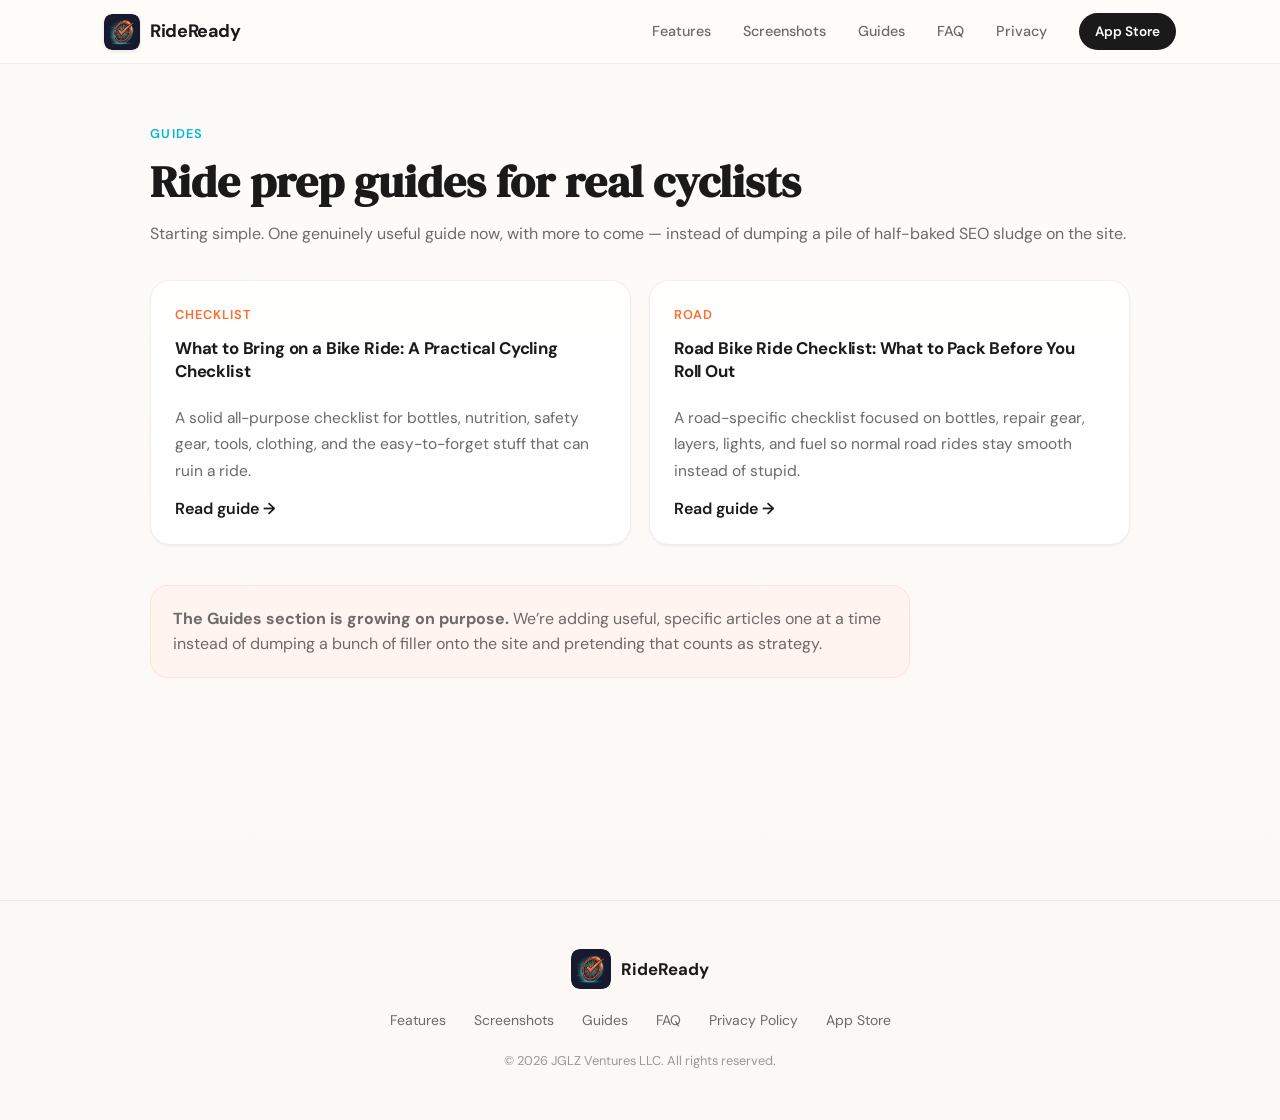
==== guides/index.html @ ab32e052 "Add road bike guide" ====
<!DOCTYPE html>
<html lang="en">
<head>
    <meta charset="UTF-8">
    <meta name="viewport" content="width=device-width, initial-scale=1.0">
    <title>Guides — RideReady</title>
    <meta name="description" content="Practical cycling ride prep guides from RideReady: what to bring, checklists, and straightforward prep advice for better rides.">
    <meta property="og:title" content="Guides — RideReady">
    <meta property="og:description" content="Practical cycling ride prep guides and checklists for better, less-forgetful rides.">
    <meta property="og:image" content="https://ridereadycycling.com/images/app-icon.png">
    <meta property="og:type" content="website">
    <meta property="og:url" content="https://ridereadycycling.com/guides/">
    <link rel="canonical" href="https://ridereadycycling.com/guides/">
    <link rel="icon" type="image/png" href="../images/favicon-180.png">
    <link rel="apple-touch-icon" href="../images/favicon-180.png">
    <link rel="preconnect" href="https://fonts.googleapis.com">
    <link rel="preconnect" href="https://fonts.gstatic.com" crossorigin>
    <link href="https://fonts.googleapis.com/css2?family=DM+Sans:ital,opsz,wght@0,9..40,300;0,9..40,400;0,9..40,500;0,9..40,600;0,9..40,700;1,9..40,400&family=DM+Serif+Display&display=swap" rel="stylesheet">
    <link rel="stylesheet" href="../styles.css">
</head>
<body>
    <nav class="nav" id="nav">
        <div class="nav-inner">
            <a href="../index.html" class="nav-logo">
                <img src="../images/app-icon.png" alt="RideReady icon" width="36" height="36">
                <span>RideReady</span>
            </a>
            <div class="nav-links">
                <a href="../index.html#features">Features</a>
                <a href="../index.html#screenshots">Screenshots</a>
                <a href="./">Guides</a>
                <a href="../faq.html">FAQ</a>
                <a href="../privacy.html">Privacy</a>
                <a href="https://apps.apple.com/us/app/rideready-cycling-ride-prep/id6760448667" class="btn-appstore-nav" aria-label="Download on the App Store">App Store</a>
            </div>
            <button class="nav-toggle" aria-label="Toggle menu" onclick="document.querySelector('.nav-links').classList.toggle('open')">
                <span></span><span></span><span></span>
            </button>
        </div>
    </nav>

    <main class="guides-page">
        <div class="guides-content">
            <p class="section-tag">Guides</p>
            <h1>Ride prep guides for real cyclists</h1>
            <p class="guides-intro">Starting simple. One genuinely useful guide now, with more to come — instead of dumping a pile of half-baked SEO sludge on the site.</p>

            <div class="guides-grid">
                <article class="guide-card reveal">
                    <div class="guide-kicker">Checklist</div>
                    <a href="what-to-bring-on-a-bike-ride.html"><h2>What to Bring on a Bike Ride: A Practical Cycling Checklist</h2></a>
                    <p>A solid all-purpose checklist for bottles, nutrition, safety gear, tools, clothing, and the easy-to-forget stuff that can ruin a ride.</p>
                    <a class="guide-link" href="what-to-bring-on-a-bike-ride.html">Read guide →</a>
                </article>

                <article class="guide-card reveal">
                    <div class="guide-kicker">Road</div>
                    <a href="road-bike-ride-checklist.html"><h2>Road Bike Ride Checklist: What to Pack Before You Roll Out</h2></a>
                    <p>A road-specific checklist focused on bottles, repair gear, layers, lights, and fuel so normal road rides stay smooth instead of stupid.</p>
                    <a class="guide-link" href="road-bike-ride-checklist.html">Read guide →</a>
                </article>
            </div>

            <div class="guides-note">
                <strong>The Guides section is growing on purpose.</strong> We’re adding useful, specific articles one at a time instead of dumping a bunch of filler onto the site and pretending that counts as strategy.
            </div>
        </div>
    </main>

    <footer class="footer">
        <div class="footer-inner">
            <div class="footer-brand">
                <img src="../images/app-icon.png" alt="RideReady" width="40" height="40">
                <span>RideReady</span>
            </div>
            <div class="footer-links">
                <a href="../index.html#features">Features</a>
                <a href="../index.html#screenshots">Screenshots</a>
                <a href="./">Guides</a>
                <a href="../faq.html">FAQ</a>
                <a href="../privacy.html">Privacy Policy</a>
                <a href="https://apps.apple.com/us/app/rideready-cycling-ride-prep/id6760448667">App Store</a>
            </div>
            <p class="footer-copy">&copy; 2026 JGLZ Ventures LLC. All rights reserved.</p>
        </div>
    </footer>

    <script src="../main.js"></script>
</body>
</html>
---- styles.css ----
/* ============================================
   RideReady Website — Styles
   Colors: Orange #FF6B2B, Teal #00B5D9
   Aesthetic: Clean, warm, iOS-inspired
   ============================================ */

:root {
    --orange: #FF6B2B;
    --orange-light: #FFF4EF;
    --orange-subtle: #FEF0E9;
    --teal: #00B5D9;
    --teal-light: #E8F9FC;
    --green: #34C759;
    --text: #1a1a1a;
    --text-secondary: #6b6b6b;
    --text-tertiary: #999;
    --bg: #FEFCFA;
    --bg-warm: #FBF8F5;
    --card: #ffffff;
    --card-border: rgba(0, 0, 0, 0.04);
    --shadow-sm: 0 1px 3px rgba(0, 0, 0, 0.04), 0 1px 2px rgba(0, 0, 0, 0.03);
    --shadow-md: 0 4px 20px rgba(0, 0, 0, 0.06), 0 1px 3px rgba(0, 0, 0, 0.04);
    --shadow-lg: 0 12px 40px rgba(0, 0, 0, 0.08), 0 4px 12px rgba(0, 0, 0, 0.04);
    --radius: 16px;
    --radius-sm: 10px;
    --font: 'DM Sans', -apple-system, BlinkMacSystemFont, 'SF Pro Display', 'Segoe UI', sans-serif;
    --font-display: 'DM Serif Display', Georgia, 'Times New Roman', serif;
    --max-w: 1120px;
    --nav-h: 64px;
}

*, *::before, *::after {
    margin: 0;
    padding: 0;
    box-sizing: border-box;
}

html {
    scroll-behavior: smooth;
    -webkit-text-size-adjust: 100%;
    scroll-padding-top: calc(var(--nav-h) + 20px);
}

body {
    font-family: var(--font);
    color: var(--text);
    background: var(--bg);
    line-height: 1.6;
    -webkit-font-smoothing: antialiased;
    -moz-osx-font-smoothing: grayscale;
    overflow-x: hidden;
}

img {
    display: block;
    max-width: 100%;
    height: auto;
}

a {
    color: inherit;
    text-decoration: none;
}

/* ---- Navigation ---- */

.nav {
    position: fixed;
    top: 0;
    left: 0;
    right: 0;
    z-index: 100;
    height: var(--nav-h);
    background: rgba(254, 252, 250, 0.85);
    backdrop-filter: blur(20px) saturate(1.8);
    -webkit-backdrop-filter: blur(20px) saturate(1.8);
    border-bottom: 1px solid rgba(0, 0, 0, 0.05);
    transition: background 0.3s, box-shadow 0.3s;
}

.nav.scrolled {
    background: rgba(254, 252, 250, 0.95);
    box-shadow: 0 1px 12px rgba(0, 0, 0, 0.06);
}

.nav-inner {
    max-width: var(--max-w);
    margin: 0 auto;
    padding: 0 24px;
    height: 100%;
    display: flex;
    align-items: center;
    justify-content: space-between;
}

.nav-logo {
    display: flex;
    align-items: center;
    gap: 10px;
    font-weight: 700;
    font-size: 1.125rem;
    letter-spacing: -0.02em;
}

.nav-logo img {
    border-radius: 8px;
    box-shadow: 0 1px 4px rgba(0, 0, 0, 0.1);
}

.nav-links {
    display: flex;
    align-items: center;
    gap: 32px;
    font-size: 0.9rem;
    font-weight: 500;
    color: var(--text-secondary);
}

.nav-links a {
    transition: color 0.2s;
}

.nav-links a:hover {
    color: var(--text);
}

.btn-appstore-nav {
    display: inline-flex;
    align-items: center;
    gap: 6px;
    padding: 8px 16px;
    background: var(--text);
    color: #fff !important;
    border-radius: 100px;
    font-size: 0.85rem;
    font-weight: 600;
    transition: transform 0.2s, box-shadow 0.2s;
}

.btn-appstore-nav:hover {
    transform: translateY(-1px);
    box-shadow: 0 4px 14px rgba(0, 0, 0, 0.15);
    color: #fff !important;
}

.nav-toggle {
    display: none;
    flex-direction: column;
    gap: 5px;
    background: none;
    border: none;
    cursor: pointer;
    padding: 4px;
}

.nav-toggle span {
    width: 22px;
    height: 2px;
    background: var(--text);
    border-radius: 2px;
    transition: transform 0.2s;
}

/* ---- Hero ---- */

.hero {
    position: relative;
    padding: calc(var(--nav-h) + 60px) 24px 80px;
    overflow: hidden;
    background: linear-gradient(175deg, var(--orange-subtle) 0%, var(--bg) 40%, var(--teal-light) 100%);
}

.hero-bg-grain {
    position: absolute;
    inset: 0;
    opacity: 0.3;
    background-image: url("data:image/svg+xml,%3Csvg viewBox='0 0 256 256' xmlns='http://www.w3.org/2000/svg'%3E%3Cfilter id='n'%3E%3CfeTurbulence type='fractalNoise' baseFrequency='0.9' numOctaves='4' stitchTiles='stitch'/%3E%3C/filter%3E%3Crect width='100%25' height='100%25' filter='url(%23n)' opacity='0.04'/%3E%3C/svg%3E");
    background-repeat: repeat;
    pointer-events: none;
}

.hero-content {
    max-width: var(--max-w);
    margin: 0 auto;
    display: grid;
    grid-template-columns: 1fr 1fr;
    gap: 60px;
    align-items: center;
}

.hero-tag {
    font-size: 0.85rem;
    font-weight: 600;
    text-transform: uppercase;
    letter-spacing: 0.1em;
    color: var(--orange);
    margin-bottom: 16px;
}

.hero h1 {
    font-family: var(--font-display);
    font-size: clamp(2.8rem, 5.5vw, 4.2rem);
    line-height: 1.08;
    letter-spacing: -0.02em;
    color: var(--text);
    margin-bottom: 20px;
}

.hero-sub {
    font-size: 1.15rem;
    line-height: 1.65;
    color: var(--text-secondary);
    max-width: 440px;
    margin-bottom: 32px;
}

.hero-actions {
    display: flex;
    gap: 14px;
    align-items: center;
    flex-wrap: wrap;
}

.btn-download {
    display: inline-flex;
    align-items: center;
    gap: 8px;
    padding: 14px 28px;
    background: var(--text);
    color: #fff;
    border-radius: 100px;
    font-size: 0.95rem;
    font-weight: 600;
    font-family: var(--font);
    transition: transform 0.2s, box-shadow 0.2s;
}

.btn-download:hover {
    transform: translateY(-2px);
    box-shadow: 0 6px 20px rgba(0, 0, 0, 0.18);
}

.btn-ghost {
    display: inline-flex;
    align-items: center;
    padding: 14px 24px;
    border: 1.5px solid rgba(0, 0, 0, 0.12);
    border-radius: 100px;
    font-size: 0.95rem;
    font-weight: 600;
    color: var(--text);
    transition: border-color 0.2s, background 0.2s;
}

.btn-ghost:hover {
    border-color: rgba(0, 0, 0, 0.25);
    background: rgba(0, 0, 0, 0.02);
}

.hero-note {
    margin-top: 14px;
    font-size: 0.8rem;
    color: var(--text-tertiary);
}

.hero-phone {
    display: flex;
    justify-content: center;
    position: relative;
}

.hero-phone img {
    width: 320px;
    max-width: 100%;
    border-radius: 24px;
    box-shadow: var(--shadow-lg), 0 0 0 1px rgba(0, 0, 0, 0.03);
    animation: heroFloat 6s ease-in-out infinite;
}

@keyframes heroFloat {
    0%, 100% { transform: translateY(0); }
    50% { transform: translateY(-10px); }
}

/* ---- Section shared ---- */

.section-inner {
    max-width: var(--max-w);
    margin: 0 auto;
    padding: 0 24px;
}

.section-tag {
    font-size: 0.8rem;
    font-weight: 600;
    text-transform: uppercase;
    letter-spacing: 0.1em;
    color: var(--teal);
    margin-bottom: 12px;
}

section h2 {
    font-family: var(--font-display);
    font-size: clamp(2rem, 4vw, 3rem);
    line-height: 1.12;
    letter-spacing: -0.015em;
    margin-bottom: 48px;
}

/* ---- Features ---- */

.features {
    padding: 100px 0;
    background: var(--bg-warm);
    border-top: 1px solid rgba(0, 0, 0, 0.03);
}

.features-grid {
    display: grid;
    grid-template-columns: repeat(3, 1fr);
    gap: 20px;
}

.feature-card {
    background: var(--card);
    border: 1px solid var(--card-border);
    border-radius: var(--radius);
    padding: 32px 28px;
    transition: transform 0.3s ease, box-shadow 0.3s ease;
}

.feature-card:hover {
    transform: translateY(-4px);
    box-shadow: var(--shadow-md);
}

.feature-icon {
    width: 52px;
    height: 52px;
    border-radius: 14px;
    display: flex;
    align-items: center;
    justify-content: center;
    margin-bottom: 20px;
    background: color-mix(in srgb, var(--accent) 10%, transparent);
    color: var(--accent);
}

.feature-card h3 {
    font-size: 1.15rem;
    font-weight: 700;
    margin-bottom: 8px;
    letter-spacing: -0.01em;
}

.feature-card p {
    font-size: 0.925rem;
    line-height: 1.6;
    color: var(--text-secondary);
}

/* ---- Pain ---- */

.pain {
    padding: 72px 0;
    background: var(--bg);
    border-top: 1px solid rgba(0, 0, 0, 0.03);
    text-align: center;
}

.pain-inner {
    max-width: 640px;
}

.pain h2 {
    margin-bottom: 20px;
}

.pain-detail {
    font-size: 1.1rem;
    line-height: 1.7;
    color: var(--text-secondary);
}

/* ---- Notes ---- */

.notes {
    padding: 80px 0;
    background: var(--bg);
    border-top: 1px solid rgba(0, 0, 0, 0.03);
}

.notes-inner {
    max-width: 600px;
    margin: 0 auto;
    padding: 0 24px;
    text-align: center;
}

.notes h2 {
    font-family: var(--font-display);
    font-size: clamp(1.8rem, 3.5vw, 2.4rem);
    line-height: 1.12;
    letter-spacing: -0.015em;
    margin-bottom: 16px;
}

.notes-intro {
    font-size: 1.1rem;
    color: var(--text-secondary);
    margin-bottom: 28px;
}

.notes-list {
    list-style: none;
    padding: 0;
    display: flex;
    flex-direction: column;
    gap: 12px;
    align-items: center;
    margin-bottom: 28px;
}

.notes-list li {
    display: flex;
    align-items: center;
    gap: 10px;
    font-size: 0.95rem;
    font-weight: 500;
}

.notes-kicker {
    font-size: 1rem;
    color: var(--text-secondary);
    font-style: italic;
}

/* ---- Screenshots ---- */

.screenshots {
    padding: 100px 0 80px;
    background: var(--bg);
}

.screenshots-track {
    display: flex;
    gap: 24px;
    padding: 0 24px 20px;
    overflow-x: auto;
    scroll-snap-type: x mandatory;
    -webkit-overflow-scrolling: touch;
    scrollbar-width: none;
}

.screenshots-track::-webkit-scrollbar {
    display: none;
}

.screenshot-item {
    flex: 0 0 auto;
    scroll-snap-align: center;
}

.screenshot-item img {
    height: 560px;
    width: auto;
    border-radius: 20px;
    box-shadow: var(--shadow-md);
    transition: transform 0.3s ease;
}

.screenshot-item:hover img {
    transform: scale(1.02);
}

/* Center the track */
.screenshots-track::before,
.screenshots-track::after {
    content: '';
    flex: 0 0 max(24px, calc((100vw - var(--max-w)) / 2));
}

/* ---- Content Pages ---- */

.faq-page,
.guides-page,
.article-page {
    padding: calc(var(--nav-h) + 60px) 24px 100px;
    min-height: 100vh;
    background: linear-gradient(180deg, var(--bg) 0%, var(--bg-warm) 100%);
}

.faq-content,
.guides-content,
.article-content {
    max-width: 760px;
    margin: 0 auto;
}

.guides-content {
    max-width: 980px;
}

.faq-content .section-tag,
.guides-content .section-tag,
.article-content .section-tag {
    margin-bottom: 12px;
}

.faq-content h1,
.guides-content h1,
.article-content h1 {
    font-family: var(--font-display);
    font-size: clamp(2rem, 4vw, 2.8rem);
    line-height: 1.15;
    margin-bottom: 12px;
}

.faq-intro,
.guides-intro,
.article-dek,
.article-content > p {
    font-size: 1rem;
    line-height: 1.75;
    color: var(--text-secondary);
}

.faq-intro,
.guides-intro,
.article-dek {
    margin-bottom: 32px;
}

.faq-list {
    display: grid;
    grid-template-columns: 1fr;
    gap: 16px;
}

.faq-item,
.guide-card {
    background: rgba(255, 255, 255, 0.82);
    border: 1px solid rgba(0, 0, 0, 0.06);
    border-radius: 20px;
    padding: 24px 24px 22px;
    box-shadow: var(--shadow-sm);
}

.faq-item h2,
.faq-item h3,
.guide-card h2,
.guide-card h3 {
    font-family: var(--font);
    font-size: 1.05rem;
    line-height: 1.35;
    letter-spacing: -0.01em;
    margin: 0 0 10px;
}

.faq-item p,
.guide-card p {
    font-size: 0.97rem;
    line-height: 1.7;
    color: var(--text-secondary);
}

.guides-grid {
    display: grid;
    grid-template-columns: repeat(2, minmax(0, 1fr));
    gap: 18px;
    margin-bottom: 40px;
}

.guide-card {
    display: flex;
    flex-direction: column;
    gap: 12px;
}

.guide-card:hover {
    transform: translateY(-2px);
    box-shadow: var(--shadow-md);
    transition: transform 0.2s ease, box-shadow 0.2s ease;
}

.guide-card .guide-kicker,
.article-meta,
.breadcrumbs {
    font-size: 0.8rem;
    font-weight: 600;
    letter-spacing: 0.08em;
    text-transform: uppercase;
    color: var(--orange);
}

.guide-card a {
    color: var(--text);
}

.guide-card a:hover h2,
.guide-card a:hover h3 {
    color: var(--orange);
}

.guide-card .guide-link,
.article-cta-inline {
    display: inline-flex;
    align-items: center;
    gap: 8px;
    font-weight: 600;
    color: var(--text);
}

.guides-note {
    max-width: 760px;
    padding: 20px 22px;
    border-radius: 18px;
    background: var(--orange-light);
    border: 1px solid rgba(255, 107, 43, 0.12);
    color: var(--text-secondary);
}

.breadcrumbs {
    display: inline-flex;
    gap: 8px;
    margin-bottom: 18px;
}

.breadcrumbs a:hover {
    color: var(--text);
}

.article-meta {
    margin-bottom: 18px;
}

.article-content article {
    background: rgba(255, 255, 255, 0.85);
    border: 1px solid rgba(0, 0, 0, 0.06);
    border-radius: 24px;
    padding: 36px 34px;
    box-shadow: var(--shadow-sm);
}

.article-content h2 {
    font-family: var(--font);
    font-size: 1.35rem;
    line-height: 1.3;
    margin: 34px 0 12px;
    letter-spacing: -0.01em;
}

.article-content h3 {
    font-family: var(--font);
    font-size: 1.05rem;
    line-height: 1.4;
    margin: 22px 0 8px;
}

.article-content p,
.article-content li {
    font-size: 1rem;
    line-height: 1.78;
    color: var(--text-secondary);
}

.article-content p + p {
    margin-top: 14px;
}

.article-content ul,
.article-content ol {
    margin: 14px 0 14px 22px;
}

.article-content li + li {
    margin-top: 8px;
}

.article-content strong {
    color: var(--text);
}

.article-highlight {
    margin: 24px 0;
    padding: 18px 20px;
    background: var(--teal-light);
    border: 1px solid rgba(0, 181, 217, 0.12);
    border-radius: 18px;
}

.article-cta-box {
    margin-top: 32px;
    padding: 22px 24px;
    background: linear-gradient(145deg, #fff 0%, var(--orange-light) 100%);
    border: 1px solid rgba(0, 0, 0, 0.05);
    border-radius: 20px;
}

.article-cta-box p {
    margin-top: 8px;
}

/* ---- Pro ---- */

.pro {
    padding: 80px 24px;
    background: var(--bg-warm);
    border-top: 1px solid rgba(0, 0, 0, 0.03);
}

.pro-inner {
    max-width: 640px;
    margin: 0 auto;
    text-align: center;
    background: linear-gradient(145deg, #fff 0%, var(--orange-light) 100%);
    border: 1px solid var(--card-border);
    border-radius: 24px;
    padding: 56px 40px;
    position: relative;
    overflow: hidden;
}

.pro-inner::before {
    content: '';
    position: absolute;
    top: -60px;
    right: -60px;
    width: 180px;
    height: 180px;
    background: radial-gradient(circle, rgba(255, 107, 43, 0.08) 0%, transparent 70%);
    border-radius: 50%;
    pointer-events: none;
}

.pro-badge {
    display: inline-block;
    padding: 5px 16px;
    background: var(--orange);
    color: #fff;
    font-size: 0.75rem;
    font-weight: 700;
    text-transform: uppercase;
    letter-spacing: 0.12em;
    border-radius: 100px;
    margin-bottom: 24px;
}

.pro h2 {
    font-family: var(--font-display);
    margin-bottom: 16px;
}

.pro p {
    font-size: 1rem;
    line-height: 1.65;
    color: var(--text-secondary);
    margin-bottom: 32px;
}

.pro-features {
    display: flex;
    flex-direction: column;
    gap: 12px;
    align-items: center;
}

.pro-feature {
    display: flex;
    align-items: center;
    gap: 10px;
    font-size: 0.95rem;
    font-weight: 500;
}

/* ---- CTA ---- */

.cta {
    padding: 100px 24px;
    background: var(--bg);
}

.cta-inner {
    max-width: 600px;
    margin: 0 auto;
    text-align: center;
}

.cta h2 {
    font-family: var(--font-display);
    font-size: clamp(2rem, 4vw, 2.8rem);
    margin-bottom: 12px;
}

.cta p {
    font-size: 1.1rem;
    color: var(--text-secondary);
    margin-bottom: 32px;
}

.btn-download-lg {
    padding: 16px 36px;
    font-size: 1.05rem;
}

/* ---- Footer ---- */

.footer {
    border-top: 1px solid rgba(0, 0, 0, 0.06);
    padding: 48px 24px;
    background: var(--bg-warm);
}

.footer-inner {
    max-width: var(--max-w);
    margin: 0 auto;
    display: flex;
    flex-direction: column;
    align-items: center;
    gap: 20px;
}

.footer-brand {
    display: flex;
    align-items: center;
    gap: 10px;
    font-weight: 700;
    font-size: 1.05rem;
}

.footer-brand img {
    border-radius: 8px;
}

.footer-links {
    display: flex;
    gap: 28px;
    font-size: 0.875rem;
    color: var(--text-secondary);
}

.footer-links a:hover {
    color: var(--text);
}

.footer-copy {
    font-size: 0.8rem;
    color: var(--text-tertiary);
}

/* ---- Reveal animation ---- */

.reveal {
    opacity: 0;
    transform: translateY(24px);
    transition: opacity 0.7s ease, transform 0.7s ease;
}

.reveal.visible {
    opacity: 1;
    transform: translateY(0);
}

/* ---- Privacy Page ---- */

.privacy-page {
    padding: calc(var(--nav-h) + 60px) 24px 100px;
    min-height: 100vh;
    background: var(--bg);
}

.privacy-content {
    max-width: 700px;
    margin: 0 auto;
}

.privacy-content .section-tag {
    margin-bottom: 12px;
}

.privacy-content h1 {
    font-family: var(--font-display);
    font-size: clamp(2rem, 4vw, 2.8rem);
    line-height: 1.15;
    margin-bottom: 12px;
}

.privacy-content .privacy-updated {
    font-size: 0.85rem;
    color: var(--text-tertiary);
    margin-bottom: 40px;
}

.privacy-content h2 {
    font-family: var(--font);
    font-size: 1.25rem;
    font-weight: 700;
    margin-top: 40px;
    margin-bottom: 12px;
    letter-spacing: -0.01em;
}

.privacy-content p {
    font-size: 1rem;
    line-height: 1.75;
    color: var(--text-secondary);
    margin-bottom: 16px;
}

.privacy-content ul {
    list-style: none;
    padding: 0;
    margin-bottom: 16px;
}

.privacy-content li {
    position: relative;
    padding-left: 24px;
    font-size: 1rem;
    line-height: 1.75;
    color: var(--text-secondary);
    margin-bottom: 6px;
}

.privacy-content li::before {
    content: '';
    position: absolute;
    left: 4px;
    top: 11px;
    width: 6px;
    height: 6px;
    border-radius: 50%;
    background: var(--orange);
}

.privacy-content a {
    color: var(--orange);
    text-decoration: underline;
    text-underline-offset: 3px;
    transition: color 0.2s;
}

.privacy-content a:hover {
    color: var(--text);
}

.privacy-divider {
    border: none;
    height: 1px;
    background: rgba(0, 0, 0, 0.06);
    margin: 40px 0;
}

/* ---- Responsive ---- */

@media (max-width: 900px) {
    .features-grid {
        grid-template-columns: repeat(2, 1fr);
    }
}

@media (max-width: 768px) {
    :root {
        --nav-h: 56px;
    }

    .nav-links {
        display: none;
        position: absolute;
        top: var(--nav-h);
        left: 0;
        right: 0;
        flex-direction: column;
        background: rgba(254, 252, 250, 0.98);
        backdrop-filter: blur(20px);
        -webkit-backdrop-filter: blur(20px);
        padding: 20px 24px;
        gap: 16px;
        border-bottom: 1px solid rgba(0, 0, 0, 0.06);
        box-shadow: 0 8px 24px rgba(0, 0, 0, 0.06);
    }

    .nav-links.open {
        display: flex;
    }

    .nav-toggle {
        display: flex;
    }

    .hero {
        padding: calc(var(--nav-h) + 40px) 24px 60px;
    }

    .hero-content {
        grid-template-columns: 1fr;
        gap: 40px;
        text-align: center;
    }

    .hero-sub {
        margin-left: auto;
        margin-right: auto;
    }

    .hero-actions {
        justify-content: center;
    }

    .hero-phone img {
        width: 260px;
    }

    .features {
        padding: 72px 0;
    }

    .features-grid {
        grid-template-columns: 1fr;
        gap: 16px;
    }

    section h2 {
        margin-bottom: 36px;
    }

    .screenshots {
        padding: 72px 0 60px;
    }

    .screenshot-item img {
        height: 440px;
    }

    .faq-page,
    .guides-page,
    .article-page {
        padding: calc(var(--nav-h) + 40px) 24px 72px;
    }

    .faq-intro,
    .guides-intro,
    .article-dek {
        margin-bottom: 24px;
    }

    .faq-item,
    .guide-card {
        padding: 20px 20px 18px;
    }

    .guides-grid {
        grid-template-columns: 1fr;
    }

    .article-content article {
        padding: 24px 20px;
    }

    .pro-inner {
        padding: 40px 24px;
    }

    .cta {
        padding: 72px 24px;
    }

    .footer-links {
        flex-wrap: wrap;
        justify-content: center;
        gap: 16px 24px;
    }
}

@media (max-width: 480px) {
    .hero h1 {
        font-size: 2.4rem;
    }

    .hero-actions {
        flex-direction: column;
        width: 100%;
    }

    .btn-download, .btn-ghost {
        width: 100%;
        justify-content: center;
    }

    .screenshot-item img {
        height: 380px;
    }
}
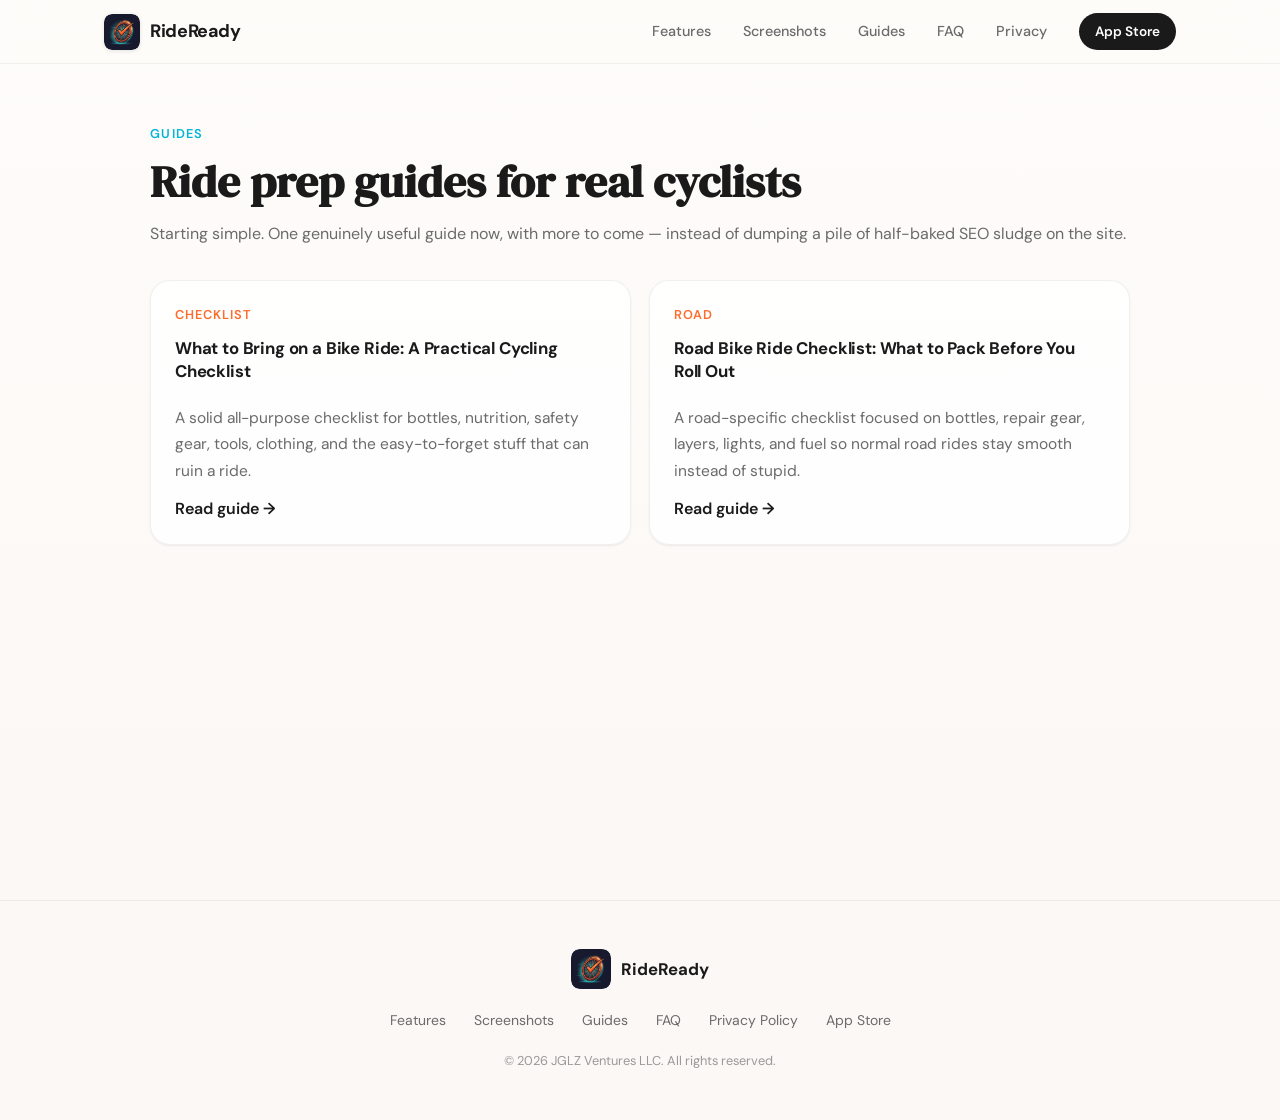
==== commit 42df7968: "Remove guides note" ====
--- a/guides/index.html
+++ b/guides/index.html
@@ -61,9 +61,6 @@
                 </article>
             </div>
 
-            <div class="guides-note">
-                <strong>The Guides section is growing on purpose.</strong> We’re adding useful, specific articles one at a time instead of dumping a bunch of filler onto the site and pretending that counts as strategy.
-            </div>
         </div>
     </main>
 
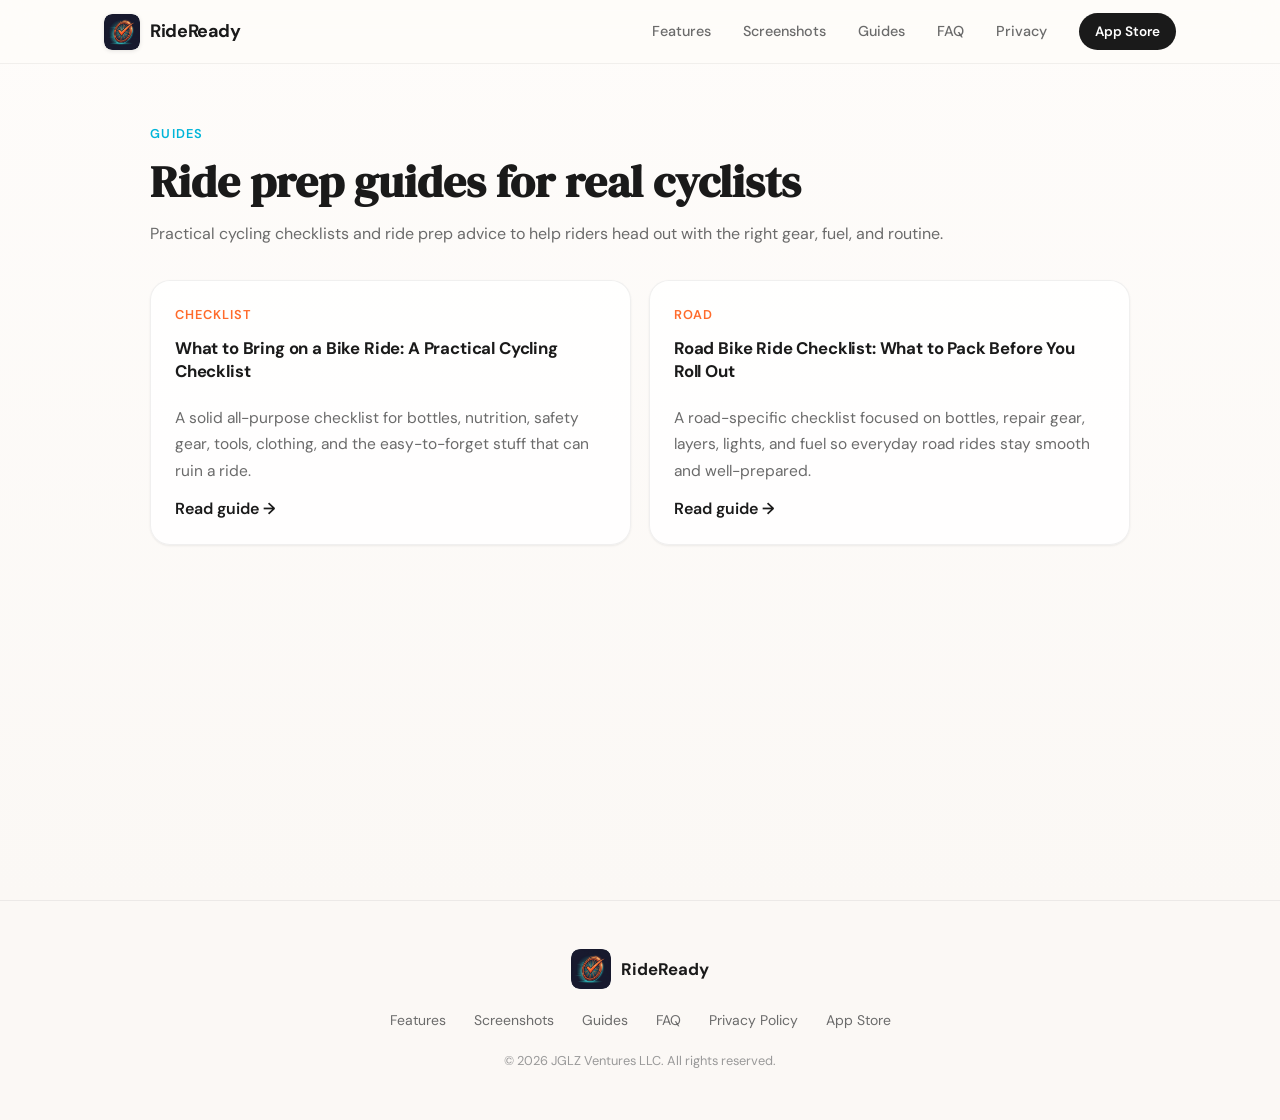
==== commit 49f802ab: "Polish guides intro copy" ====
--- a/guides/index.html
+++ b/guides/index.html
@@ -43,7 +43,7 @@
         <div class="guides-content">
             <p class="section-tag">Guides</p>
             <h1>Ride prep guides for real cyclists</h1>
-            <p class="guides-intro">Starting simple. One genuinely useful guide now, with more to come — instead of dumping a pile of half-baked SEO sludge on the site.</p>
+            <p class="guides-intro">Practical cycling checklists and ride prep advice to help riders head out with the right gear, fuel, and routine.</p>
 
             <div class="guides-grid">
                 <article class="guide-card reveal">
@@ -56,7 +56,7 @@
                 <article class="guide-card reveal">
                     <div class="guide-kicker">Road</div>
                     <a href="road-bike-ride-checklist.html"><h2>Road Bike Ride Checklist: What to Pack Before You Roll Out</h2></a>
-                    <p>A road-specific checklist focused on bottles, repair gear, layers, lights, and fuel so normal road rides stay smooth instead of stupid.</p>
+                    <p>A road-specific checklist focused on bottles, repair gear, layers, lights, and fuel so everyday road rides stay smooth and well-prepared.</p>
                     <a class="guide-link" href="road-bike-ride-checklist.html">Read guide →</a>
                 </article>
             </div>
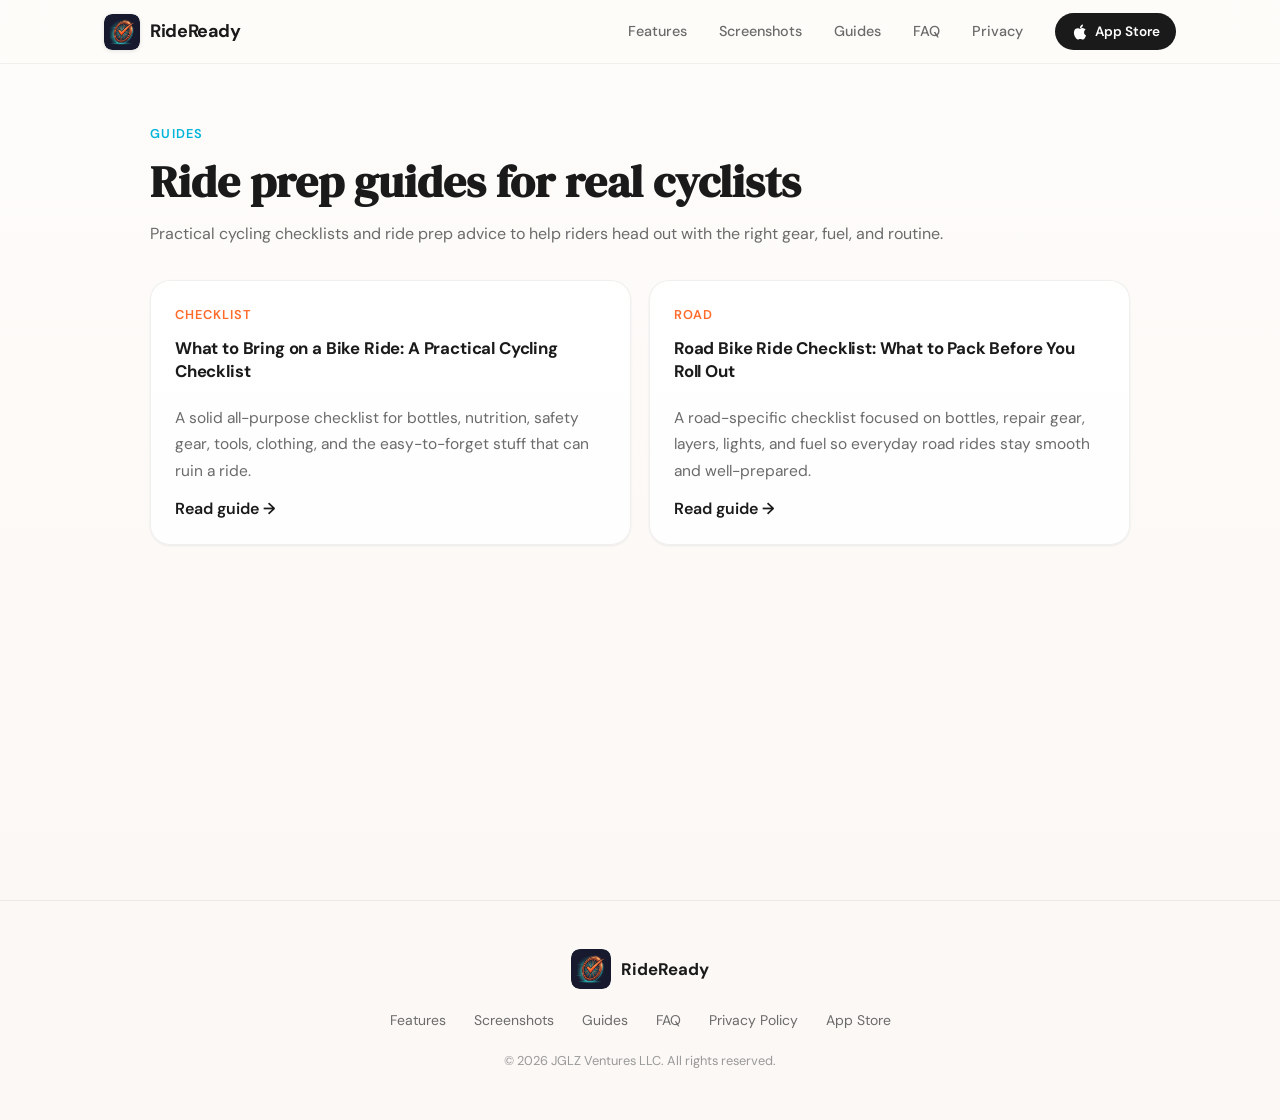
==== commit c7f9353f: "Match guides nav App Store button" ====
--- a/guides/index.html
+++ b/guides/index.html
@@ -1,6 +1,15 @@
 <!DOCTYPE html>
 <html lang="en">
 <head>
+    <!-- Google tag (gtag.js) -->
+    <script async src="https://www.googletagmanager.com/gtag/js?id=G-45SJ0Q6NY7"></script>
+    <script>
+     window.dataLayer = window.dataLayer || [];
+     function gtag(){dataLayer.push(arguments);}
+     gtag('js', new Date());
+
+     gtag('config', 'G-45SJ0Q6NY7');
+    </script>
     <meta charset="UTF-8">
     <meta name="viewport" content="width=device-width, initial-scale=1.0">
     <title>Guides — RideReady</title>
@@ -31,7 +40,10 @@
                 <a href="./">Guides</a>
                 <a href="../faq.html">FAQ</a>
                 <a href="../privacy.html">Privacy</a>
-                <a href="https://apps.apple.com/us/app/rideready-cycling-ride-prep/id6760448667" class="btn-appstore-nav" aria-label="Download on the App Store">App Store</a>
+                <a href="https://apps.apple.com/us/app/rideready-cycling-ride-prep/id6760448667" class="btn-appstore-nav" aria-label="Download on the App Store" data-cta-type="app_store" data-cta-location="nav">
+                    <svg width="18" height="18" viewBox="0 0 24 24" fill="currentColor"><path d="M18.71 19.5c-.83 1.24-1.71 2.45-3.05 2.47-1.34.03-1.77-.79-3.29-.79-1.53 0-2 .77-3.27.82-1.31.05-2.3-1.32-3.14-2.53C4.25 17 2.94 12.45 4.7 9.39c.87-1.52 2.43-2.48 4.12-2.51 1.28-.02 2.5.87 3.29.87.78 0 2.26-1.07 3.8-.91.65.03 2.47.26 3.64 1.98-.09.06-2.17 1.28-2.15 3.81.03 3.02 2.65 4.03 2.68 4.04-.03.07-.42 1.44-1.38 2.83M13 3.5c.73-.83 1.94-1.46 2.94-1.5.13 1.17-.34 2.35-1.04 3.19-.69.85-1.83 1.51-2.95 1.42-.15-1.15.41-2.35 1.05-3.11z"/></svg>
+                    App Store
+                </a>
             </div>
             <button class="nav-toggle" aria-label="Toggle menu" onclick="document.querySelector('.nav-links').classList.toggle('open')">
                 <span></span><span></span><span></span>
@@ -76,7 +88,7 @@
                 <a href="./">Guides</a>
                 <a href="../faq.html">FAQ</a>
                 <a href="../privacy.html">Privacy Policy</a>
-                <a href="https://apps.apple.com/us/app/rideready-cycling-ride-prep/id6760448667">App Store</a>
+                <a href="https://apps.apple.com/us/app/rideready-cycling-ride-prep/id6760448667" data-cta-type="app_store" data-cta-location="footer">App Store</a>
             </div>
             <p class="footer-copy">&copy; 2026 JGLZ Ventures LLC. All rights reserved.</p>
         </div>
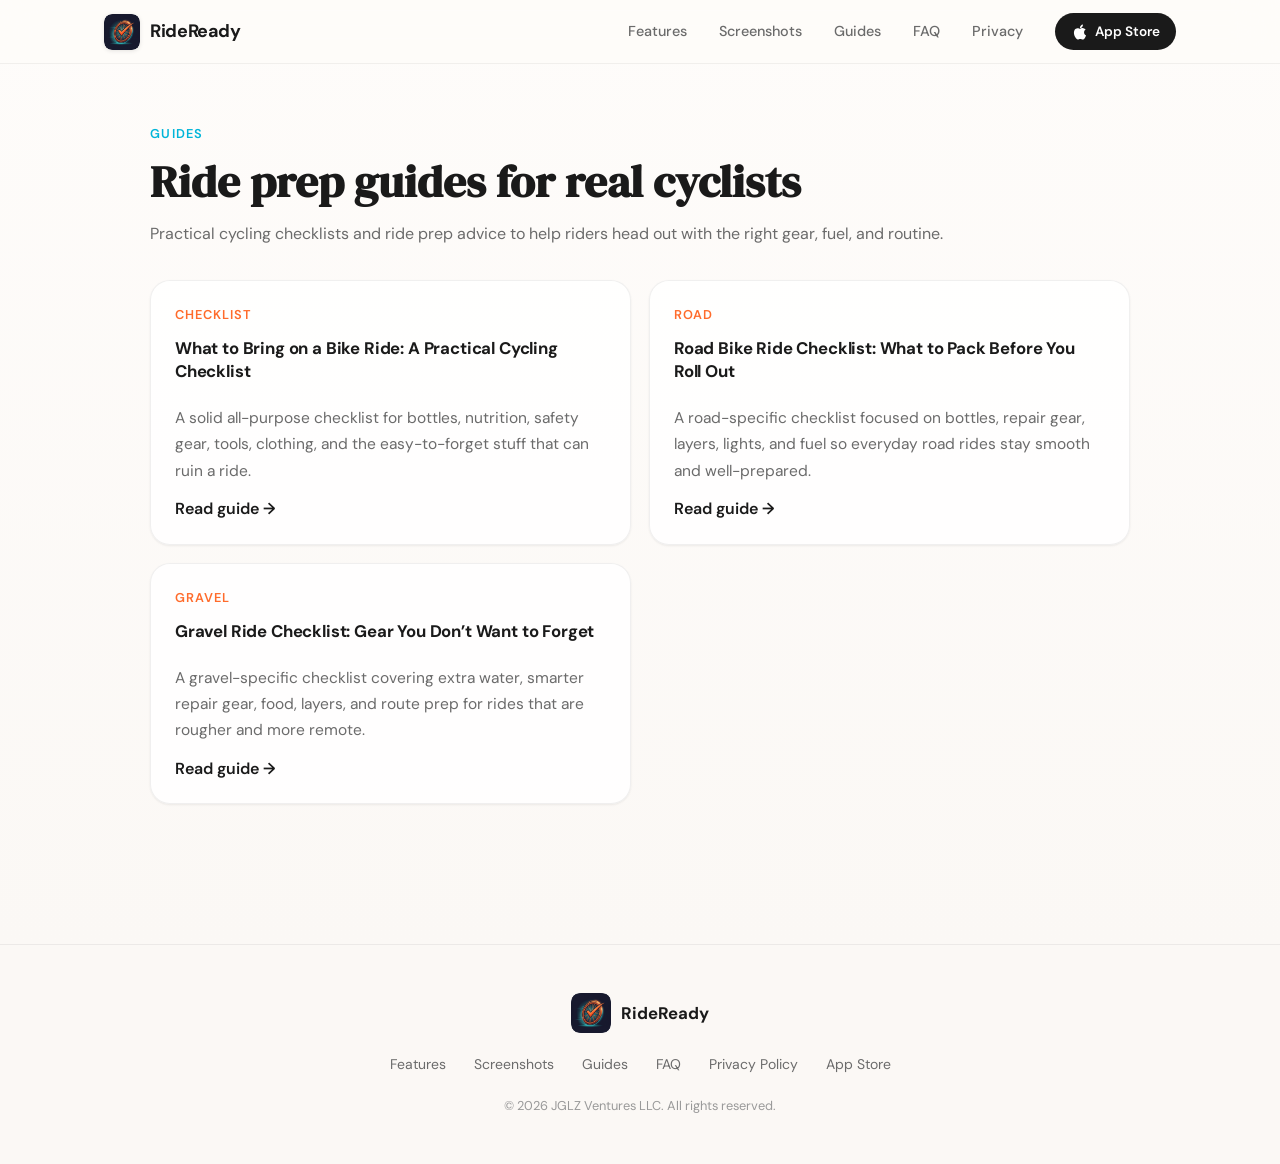
==== commit 2d10e6a0: "Add gravel guide" ====
--- a/guides/index.html
+++ b/guides/index.html
@@ -71,6 +71,13 @@
                     <p>A road-specific checklist focused on bottles, repair gear, layers, lights, and fuel so everyday road rides stay smooth and well-prepared.</p>
                     <a class="guide-link" href="road-bike-ride-checklist.html">Read guide →</a>
                 </article>
+
+                <article class="guide-card reveal">
+                    <div class="guide-kicker">Gravel</div>
+                    <a href="gravel-ride-checklist.html"><h2>Gravel Ride Checklist: Gear You Don’t Want to Forget</h2></a>
+                    <p>A gravel-specific checklist covering extra water, smarter repair gear, food, layers, and route prep for rides that are rougher and more remote.</p>
+                    <a class="guide-link" href="gravel-ride-checklist.html">Read guide →</a>
+                </article>
             </div>
 
         </div>
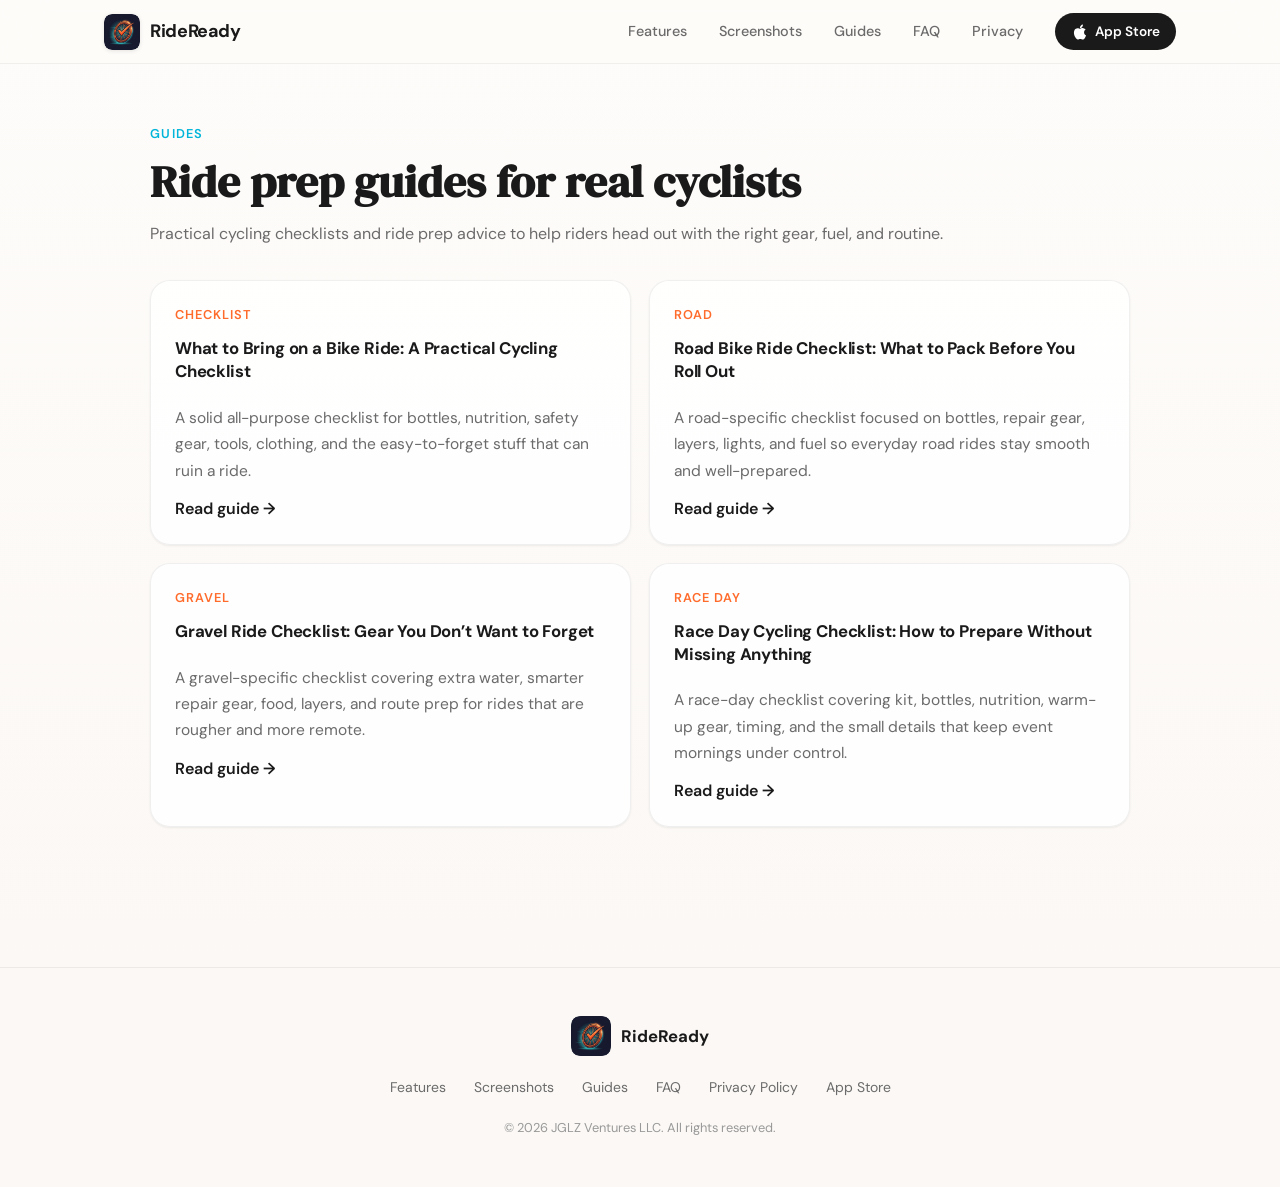
==== commit 00aed6d5: "Add race day guide" ====
--- a/guides/index.html
+++ b/guides/index.html
@@ -78,6 +78,13 @@
                     <p>A gravel-specific checklist covering extra water, smarter repair gear, food, layers, and route prep for rides that are rougher and more remote.</p>
                     <a class="guide-link" href="gravel-ride-checklist.html">Read guide →</a>
                 </article>
+
+                <article class="guide-card reveal">
+                    <div class="guide-kicker">Race Day</div>
+                    <a href="cycling-race-day-checklist.html"><h2>Race Day Cycling Checklist: How to Prepare Without Missing Anything</h2></a>
+                    <p>A race-day checklist covering kit, bottles, nutrition, warm-up gear, timing, and the small details that keep event mornings under control.</p>
+                    <a class="guide-link" href="cycling-race-day-checklist.html">Read guide →</a>
+                </article>
             </div>
 
         </div>
